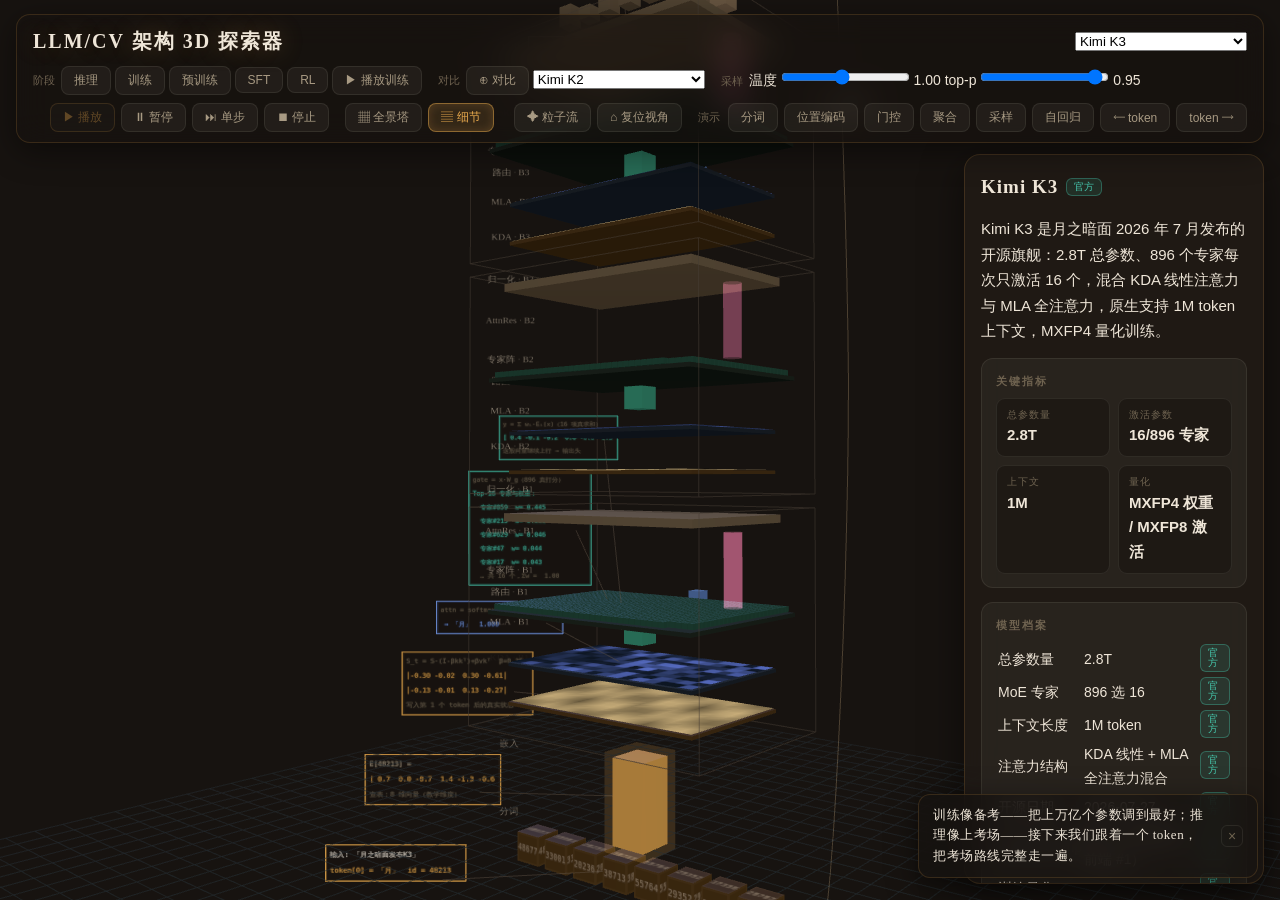
==== index.html @ f1a20e47 "Initial commit: K3 explorer static frontend" ====
<!DOCTYPE html>
<html lang="zh-CN">
<head>
<meta charset="UTF-8">
<meta name="viewport" content="width=device-width, initial-scale=1.0">
<title>LLM/CV 架构 3D 探索器</title>
<link rel="stylesheet" href="css/main.css">
</head>
<body>

<!-- 3D 画布 -->
<canvas id="scene"></canvas>

<!-- 顶部工具栏 -->
<header id="toolbar">
  <div class="tb-row">
    <h1 class="tb-title">LLM/CV 架构 3D 探索器</h1>
    <!-- v2：模型增多，按钮排改为 optgroup 分组下拉（LLM / CV），由 main.js 按 MODEL_SPECS 动态填充 -->
    <select id="modelSelect" class="model-select" aria-label="模型切换"></select>
  </div>
  <!-- v2 第二行：阶段切换 / 对比 / 采样；ENGINE 新 API 缺失时对应组整体隐藏 -->
  <div class="tb-row tb-v2">
    <div class="ctl-group" id="stageGroup" role="group" aria-label="阶段切换">
      <span class="group-label">阶段</span>
      <button id="btnStageInfer" class="ctl-btn seg active">推理</button>
      <button id="btnStageTrain" class="ctl-btn seg">训练</button>
      <span class="sub-tabs v2-hidden" id="stageSubTabs">
        <button class="ctl-btn seg sub active" data-stage="pretrain">预训练</button>
        <button class="ctl-btn seg sub" data-stage="sft">SFT</button>
        <button class="ctl-btn seg sub" data-stage="rl">RL</button>
        <button class="ctl-btn" id="btnTrainPlay" title="顺序播放三阶段训练时间线">▶ 播放训练</button>
      </span>
    </div>
    <div class="ctl-group" id="compareGroup" role="group" aria-label="模型对比">
      <span class="group-label">对比</span>
      <button id="btnCompare" class="ctl-btn toggle">⊕ 对比</button>
      <select id="compareSelect" class="mini-select v2-hidden" aria-label="对比对象"></select>
    </div>
    <div class="ctl-group" id="samplerGroup" role="group" aria-label="采样控制">
      <span class="group-label">采样</span>
      <label class="slider-label">温度
        <input type="range" id="sldTemp" min="0.1" max="2.0" step="0.05" value="1.0">
        <span class="slider-val" id="valTemp">1.00</span>
      </label>
      <label class="slider-label">top-p
        <input type="range" id="sldTopP" min="0.1" max="1.0" step="0.05" value="1.0">
        <span class="slider-val" id="valTopP">1.00</span>
      </label>
    </div>
  </div>
  <div class="tb-row tb-controls">
    <div class="btn-group" role="group" aria-label="旅程控制">
      <button id="btnTourPlay"  class="ctl-btn" title="播放导览">▶ 播放</button>
      <button id="btnTourPause" class="ctl-btn" title="暂停 / 继续" disabled>⏸ 暂停</button>
      <button id="btnTourStep"  class="ctl-btn" title="单步">⏭ 单步</button>
      <button id="btnTourStop"  class="ctl-btn" title="停止" disabled>⏹ 停止</button>
    </div>
    <div class="btn-group" role="group" aria-label="视图模式">
      <button id="btnViewFull" class="ctl-btn toggle" title="全景塔：完整渲染全部 N 层权重">▦ 全景塔</button>
      <button id="btnViewDetail" class="ctl-btn toggle" title="细节：3 个 Block 精细结构">▤ 细节</button>
    </div>
    <div class="btn-group" role="group" aria-label="视图控制">
      <button id="btnFlow" class="ctl-btn toggle" title="粒子流开关">✦ 粒子流</button>
      <button id="btnCamReset" class="ctl-btn" title="复位视角">⌂ 复位视角</button>
    </div>
    <div class="btn-group" role="group" aria-label="数据流演示">
      <span class="group-label">演示</span>
      <button class="ctl-btn" data-fx="tokenize" title="整句 → token 立方体">分词</button>
      <button class="ctl-btn" data-fx="rope" title="RoPE 旋转位置编码">位置编码</button>
      <button class="ctl-btn" data-fx="gate" title="路由打分 → 选 16 专家">门控</button>
      <button class="ctl-btn" data-fx="aggregate" title="专家输出加权求和">聚合</button>
      <button class="ctl-btn" data-fx="sample" title="按温度/top-p 真选一次">采样</button>
      <button class="ctl-btn" data-fx="autoregress" title="新 token 回到输入端">自回归</button>
      <button id="btnTokPrev" class="ctl-btn" title="回退一个 token（逐 token 数值流）">⟵ token</button>
      <button id="btnTokNext" class="ctl-btn" title="推进一个 token（逐 token 数值流）">token ⟶</button>
    </div>
  </div>
</header>

<!-- 右侧讲解面板 -->
<aside id="panel" aria-live="polite">
  <div id="panelBody" class="panel-body"></div>
</aside>

<!-- 面包屑：pipeline 位置感 -->
<div id="crumb" aria-live="polite"></div>

<!-- 底部字幕条 -->
<div id="subtitleBar" class="hidden">
  <p id="subtitleText"></p>
  <button id="subtitleClose" title="关闭字幕">×</button>
</div>

<!-- 契约加载顺序：three → engine → models(schema 在前) → content → main -->
<script src="js/three.min.js"></script>
<script src="js/engine/renderer.js"></script>
<script src="js/engine/camera.js"></script>
<script src="js/engine/picking.js"></script>
<script src="js/engine/flow.js"></script>
<script src="js/engine/scene-builder.js"></script>
<script src="js/engine/tour.js"></script>
<script src="js/engine/pipeline.js"></script>
<script src="js/engine/numbers.js"></script>
<script src="js/engine/fulltower.js"></script>
<script src="js/models/schema.js"></script>
<script src="js/models/kimi-k3.js"></script>
<script src="js/models/kimi-k2.js"></script>
<script src="js/models/kimi-k15.js"></script>
<script src="js/models/glm-52.js"></script>
<script src="js/models/minimax-m3.js"></script>
<script src="js/models/deepseek-v4.js"></script>
<script src="js/models/deepseek-v3.js"></script>
<script src="js/models/qwen3.js"></script>
<script src="js/models/llama3.js"></script>
<script src="js/models/gpt2.js"></script>
<script src="js/models/gpt3.js"></script>
<script src="js/models/bert.js"></script>
<script src="js/models/transformer2017.js"></script>
<script src="js/models/rwkv.js"></script>
<script src="js/models/yolov8seg.js"></script>
<script src="js/models/sam.js"></script>
<script src="js/models/deepseek-ocr.js"></script>
<script src="js/content/components.js"></script>
<script src="js/content/tour.js"></script>
<script src="js/content/models.js"></script>
<script src="js/main.js"></script>
</body>
</html>
---- css/main.css ----
/* ============ LLM 架构 3D 探索器 · 外壳样式 ============ */
/* 视觉语言：暖炭 #171310 底 + 蓝图网格 + 琥珀点缀 */

:root {
  --bg: #171310;
  --bg-panel: rgba(34, 28, 22, 0.82);
  --bg-card: rgba(255, 244, 230, 0.045);
  --line: rgba(232, 169, 77, 0.16);
  --line-soft: rgba(255, 244, 230, 0.08);
  --text: #efe6d8;
  --text-dim: #a89a83;
  --text-faint: #6f6350;
  --amber: #e8a94d;      /* kda / 强调 */
  --blue: #7aa2f7;       /* mla */
  --teal: #46c8ae;       /* moe */
  --pink: #e0699b;       /* attnres */
  --orange: #e07840;     /* 待确认 */
  --font-ui: -apple-system, BlinkMacSystemFont, "PingFang SC", "Helvetica Neue", sans-serif;
  --font-serif: "Songti SC", "STSong", "SimSun", serif;
  /* 实测三行工具栏高 127px（top:14 → bottom:141）；crumb/面板 top = 此值 + 26 = 栏下 12px 间隙 */
  --toolbar-h: 128px;
}

* { box-sizing: border-box; margin: 0; padding: 0; }

html, body {
  width: 100%; height: 100%;
  overflow: hidden;
  background: var(--bg);
  color: var(--text);
  font-family: var(--font-ui);
  font-size: 14px;
  line-height: 1.65;
}

/* 蓝图网格底纹（canvas 透出） */
body {
  background-image:
    repeating-linear-gradient(0deg,  rgba(232,169,77,0.035) 0 1px, transparent 1px 48px),
    repeating-linear-gradient(90deg, rgba(232,169,77,0.035) 0 1px, transparent 1px 48px),
    repeating-linear-gradient(0deg,  rgba(232,169,77,0.02) 0 1px, transparent 1px 8px),
    repeating-linear-gradient(90deg, rgba(232,169,77,0.02) 0 1px, transparent 1px 8px);
}

#scene {
  position: fixed; inset: 0;
  width: 100%; height: 100%;
  display: block;
}

/* ---------- 顶部工具栏（毛玻璃） ---------- */
#toolbar {
  position: fixed; top: 14px; left: 16px; right: 16px;
  z-index: 20;
  display: flex; flex-direction: column; gap: 8px;
  padding: 10px 16px;
  background: rgba(23, 19, 16, 0.68);
  -webkit-backdrop-filter: blur(16px) saturate(1.2);
  backdrop-filter: blur(16px) saturate(1.2);
  border: 1px solid var(--line);
  border-radius: 14px;
  box-shadow: 0 8px 32px rgba(0, 0, 0, 0.45);
}

.tb-row { display: flex; align-items: center; gap: 16px; flex-wrap: wrap; }
.tb-controls { justify-content: flex-end; }

.tb-title {
  font-family: var(--font-serif);
  font-size: 20px; font-weight: 700;
  letter-spacing: 2px;
  color: var(--text);
  margin-right: auto;
  text-shadow: 0 0 24px rgba(232, 169, 77, 0.25);
}
.tb-row:first-child .tb-title { margin-right: 0; }
.tb-row:first-child { justify-content: space-between; }

/* 模型切换按钮组 */
.model-switch { display: flex; gap: 4px; flex-wrap: wrap; }
.model-btn {
  position: relative;
  padding: 5px 14px;
  font-family: var(--font-ui); font-size: 13px;
  color: var(--text-dim);
  background: transparent;
  border: 1px solid transparent;
  border-radius: 9px;
  cursor: pointer;
  transition: all 0.18s ease;
}
.model-btn:hover { color: var(--text); background: rgba(255, 244, 230, 0.06); }
.model-btn.active {
  color: var(--amber);
  background: rgba(232, 169, 77, 0.12);
  border-color: rgba(232, 169, 77, 0.4);
}
.badge-est {
  position: absolute; top: -7px; right: -4px;
  font-size: 9px; font-style: normal; line-height: 1;
  padding: 2px 4px;
  color: #b8ab94;
  background: rgba(90, 80, 66, 0.85);
  border: 1px solid rgba(168, 154, 131, 0.35);
  border-radius: 5px;
  pointer-events: none;
}

/* 控制按钮 */
.btn-group { display: flex; gap: 6px; }
.ctl-btn {
  padding: 5px 12px;
  font-size: 12px;
  color: var(--text-dim);
  background: rgba(255, 244, 230, 0.05);
  border: 1px solid var(--line-soft);
  border-radius: 8px;
  cursor: pointer;
  transition: all 0.15s ease;
}
.ctl-btn:hover:not(:disabled) { color: var(--text); border-color: var(--line); }
.ctl-btn:disabled { opacity: 0.35; cursor: default; }
.ctl-btn.toggle.on {
  color: var(--teal);
  background: rgba(70, 200, 174, 0.1);
  border-color: rgba(70, 200, 174, 0.45);
}
.ctl-btn.playing {
  color: var(--amber);
  border-color: rgba(232, 169, 77, 0.45);
}

/* ---------- 右侧讲解面板 ---------- */
#panel {
  position: fixed; top: calc(var(--toolbar-h) + 26px); right: 16px; bottom: 16px;
  width: 300px;
  z-index: 15;
  overflow-y: auto;
  padding: 16px;
  background: var(--bg-panel);
  -webkit-backdrop-filter: blur(18px) saturate(1.15);
  backdrop-filter: blur(18px) saturate(1.15);
  border: 1px solid var(--line);
  border-radius: 16px;
  box-shadow: 0 12px 40px rgba(0, 0, 0, 0.5);
}
#panel::-webkit-scrollbar { width: 6px; }
#panel::-webkit-scrollbar-thumb { background: rgba(232, 169, 77, 0.2); border-radius: 3px; }

.panel-body { display: flex; flex-direction: column; gap: 14px; }

/* 面板标题区 */
.p-head { display: flex; align-items: center; gap: 8px; flex-wrap: wrap; }
.p-dot { width: 10px; height: 10px; border-radius: 3px; flex: none; box-shadow: 0 0 10px currentColor; }
.p-title {
  font-family: var(--font-serif);
  font-size: 19px; font-weight: 700; letter-spacing: 1px;
}
.p-sub { font-size: 12px; color: var(--text-faint); }

/* chip 标签 */
.chip {
  display: inline-block;
  font-size: 10px; line-height: 1;
  padding: 3px 7px;
  border-radius: 6px;
  border: 1px solid transparent;
  vertical-align: 2px;
}
.chip-official   { color: var(--teal);   background: rgba(70, 200, 174, 0.12);  border-color: rgba(70, 200, 174, 0.35); }
.chip-inferred   { color: #f0a05e;       background: rgba(224, 120, 64, 0.14);  border-color: rgba(224, 120, 64, 0.45); }
.chip-estimated  { color: #b8ab94;       background: rgba(90, 80, 66, 0.35);    border-color: rgba(168, 154, 131, 0.35); }
.chip-simplified { color: var(--blue);   background: rgba(122, 162, 247, 0.12); border-color: rgba(122, 162, 247, 0.35); }

/* 卡片 */
.card {
  padding: 13px 14px;
  background: var(--bg-card);
  border: 1px solid var(--line-soft);
  border-radius: 12px;
}
.card h3 {
  font-size: 11px; font-weight: 600;
  letter-spacing: 2px;
  color: var(--text-faint);
  margin-bottom: 8px;
  text-transform: uppercase;
}

/* 统计格 */
.stat-grid { display: grid; grid-template-columns: 1fr 1fr; gap: 8px; }
.stat {
  padding: 8px 10px;
  background: rgba(0, 0, 0, 0.25);
  border: 1px solid var(--line-soft);
  border-radius: 9px;
}
.stat .k { font-size: 10px; color: var(--text-faint); letter-spacing: 1px; }
.stat .v { font-size: 15px; font-weight: 600; color: var(--text); font-variant-numeric: tabular-nums; }

/* 架构组件序列 */
.arch-flow { display: flex; flex-wrap: wrap; gap: 5px; align-items: center; }
.arch-node {
  font-size: 11px;
  padding: 3px 8px;
  border-radius: 6px;
  background: rgba(255, 244, 230, 0.06);
  border: 1px solid var(--line-soft);
  color: var(--text-dim);
}
.arch-node.missing {
  opacity: 0.45;
  text-decoration: line-through;
  border-style: dashed;
}
.arch-arrow { color: var(--text-faint); font-size: 10px; }

/* 要点列表 */
.notes { list-style: none; display: flex; flex-direction: column; gap: 6px; }
.notes li {
  position: relative;
  padding-left: 14px;
  font-size: 13px; color: var(--text-dim);
}
.notes li::before {
  content: "▸";
  position: absolute; left: 0;
  color: var(--amber);
}

/* ---------- 四层深度折叠：一句话 → 类比 → 原理 → 公式 ---------- */
.layer-one {
  font-size: 15px;
  color: var(--text);
  line-height: 1.7;
}

details.layer {
  background: var(--bg-card);
  border: 1px solid var(--line-soft);
  border-radius: 12px;
  overflow: hidden;
}
details.layer summary {
  display: flex; align-items: center; gap: 8px;
  padding: 11px 14px;
  font-size: 13px; font-weight: 600;
  cursor: pointer;
  list-style: none;
  user-select: none;
  transition: background 0.15s ease;
}
details.layer summary::-webkit-details-marker { display: none; }
details.layer summary::before {
  content: "▸";
  color: var(--amber);
  font-size: 11px;
  transition: transform 0.18s ease;
}
details.layer[open] summary::before { transform: rotate(90deg); }
details.layer summary:hover { background: rgba(255, 244, 230, 0.04); }
details.layer .layer-body {
  padding: 2px 14px 13px 14px;
  font-size: 13px; color: var(--text-dim);
  line-height: 1.75;
}

/* 四层渐进色阶：类比琥珀 → 原理蓝 → 公式紫粉 */
details.layer-analogy   summary { color: var(--amber); }
details.layer-principle summary { color: var(--blue); }
details.layer-formula   summary { color: var(--pink); }
details.layer-formula .layer-body {
  font-family: "SF Mono", Menlo, monospace;
  font-size: 12px;
  white-space: pre-wrap;
  background: rgba(0, 0, 0, 0.2);
}

/* 官方原文引用块：左侧琥珀边框 */
blockquote.quote {
  margin: 4px 0;
  padding: 10px 14px;
  border-left: 3px solid var(--amber);
  background: rgba(232, 169, 77, 0.07);
  border-radius: 0 10px 10px 0;
  font-family: var(--font-serif);
  font-size: 13px; font-style: italic;
  color: var(--text);
  line-height: 1.8;
}
blockquote.quote a {
  display: inline-block;
  margin-left: 6px;
  font-size: 11px; font-style: normal;
  color: var(--amber);
  text-decoration: none;
  border-bottom: 1px dotted rgba(232, 169, 77, 0.5);
}
blockquote.quote a:hover { border-bottom-style: solid; }

/* 内容待补充 */
.empty-note {
  padding: 16px;
  border: 1px dashed rgba(232, 169, 77, 0.35);
  border-radius: 12px;
  text-align: center;
  color: var(--text-faint);
  font-size: 13px;
}

/* ---------- 右下角字幕条 ---------- */
#subtitleBar {
  position: fixed; bottom: 22px; right: 22px;
  left: auto;
  transform: none;
  z-index: 25;
  display: flex; align-items: center; gap: 10px;
  max-width: 340px;
  padding: 10px 14px;
  background: rgba(23, 19, 16, 0.78);
  -webkit-backdrop-filter: blur(14px);
  backdrop-filter: blur(14px);
  border: 1px solid var(--line);
  border-radius: 12px;
  box-shadow: 0 8px 30px rgba(0, 0, 0, 0.5);
  transition: opacity 0.3s ease, transform 0.3s ease;
}
#subtitleBar.hidden {
  opacity: 0;
  pointer-events: none;
  transform: translateY(12px);
}
#subtitleText {
  font-family: var(--font-serif);
  font-size: 13px; letter-spacing: 0.5px;
  color: var(--text);
  line-height: 1.6;
}
#subtitleClose {
  flex: none;
  width: 22px; height: 22px;
  font-size: 14px; line-height: 1;
  color: var(--text-faint);
  background: transparent;
  border: 1px solid var(--line-soft);
  border-radius: 6px;
  cursor: pointer;
}
#subtitleClose:hover { color: var(--text); border-color: var(--line); }

/* 窄屏：面板落底 */
@media (max-width: 860px) {
  #panel { left: 16px; width: auto; top: auto; height: 42vh; }
  #subtitleBar { max-width: calc(100vw - 32px); bottom: calc(42vh + 28px); }
}

/* 数据流演示按钮组 */
.group-label{font-family:"SF Mono",Menlo,monospace;font-size:10.5px;color:#6f6350;align-self:center;margin-right:2px}

/* ---------- 面包屑：pipeline 位置感（fixed 左上角，毛玻璃） ---------- */
#crumb {
  position: fixed; top: calc(var(--toolbar-h) + 26px); left: 16px;
  z-index: 15;
  display: flex; align-items: center; flex-wrap: wrap; gap: 5px;
  max-width: calc(100vw - 420px);
  padding: 8px 12px;
  background: rgba(23, 19, 16, 0.62);
  -webkit-backdrop-filter: blur(14px) saturate(1.15);
  backdrop-filter: blur(14px) saturate(1.15);
  border: 1px solid var(--line);
  border-radius: 12px;
  box-shadow: 0 6px 24px rgba(0, 0, 0, 0.4);
}
#crumb:empty { display: none; }

.crumb-node {
  font-size: 11px; line-height: 1;
  padding: 4px 9px;
  color: var(--text-dim);
  background: rgba(255, 244, 230, 0.06);
  border: 1px solid var(--line-soft);
  border-radius: 999px;
  white-space: nowrap;
  transition: all 0.2s ease;
}
.crumb-node.on {
  color: #171310;
  font-weight: 600;
  background: var(--amber);
  border-color: var(--amber);
  box-shadow: 0 0 12px rgba(232, 169, 77, 0.45);
}
.crumb-node.past {
  opacity: 0.45;
  color: var(--amber);
  border-color: rgba(232, 169, 77, 0.3);
}
.crumb-sep {
  font-size: 10px;
  color: var(--text-faint);
  user-select: none;
}

/* 窄屏：面包屑让位面板，贴 toolbar 下沿全宽 */
@media (max-width: 860px) {
  #crumb { max-width: calc(100vw - 32px); top: calc(var(--toolbar-h) + 20px); }
}

/* 视图模式切换：.active 由 main.js 在 全景塔/细节 两键间互斥切换 */
.btn-group[aria-label="视图模式"] { margin-right: 4px; }
.ctl-btn.toggle.active {
  color: var(--amber);
  background: rgba(232, 169, 77, 0.14);
  border-color: rgba(232, 169, 77, 0.5);
  box-shadow: 0 0 10px rgba(232, 169, 77, 0.18) inset;
}
.ctl-btn.toggle.active:hover:not(:disabled) {
  color: var(--amber);
  border-color: rgba(232, 169, 77, 0.7);
}
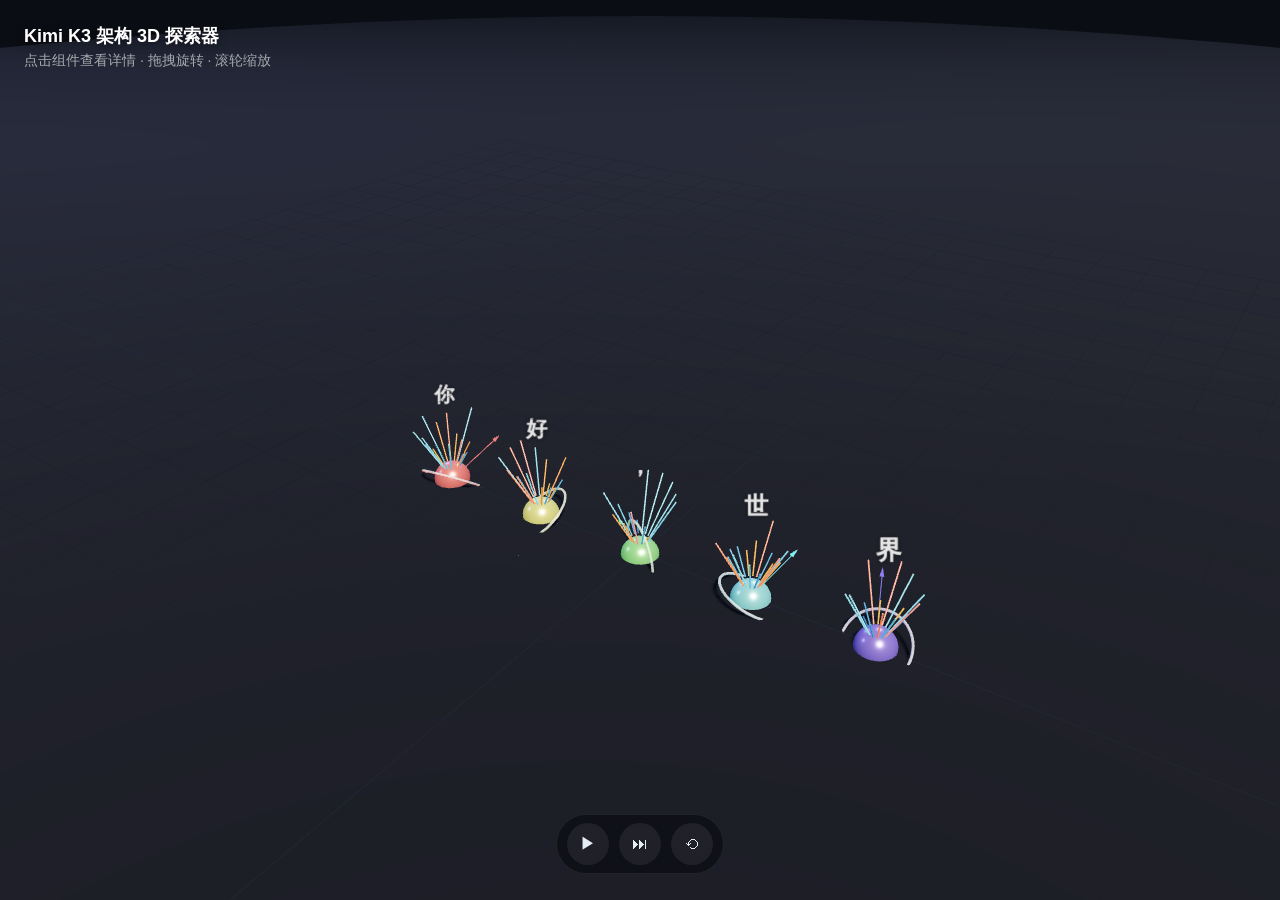
==== commit 9b7d1267: "refactor: jobs-style complete rewrite with modular 3D architecture - Real 3D structure: vectors, mat" ====
--- a/index.html
+++ b/index.html
@@ -3,126 +3,67 @@
 <head>
 <meta charset="UTF-8">
 <meta name="viewport" content="width=device-width, initial-scale=1.0">
-<title>LLM/CV 架构 3D 探索器</title>
-<link rel="stylesheet" href="css/main.css">
+<title>Kimi K3 架构 3D 探索器</title>
+<style>
+  * { margin: 0; padding: 0; box-sizing: border-box; }
+  body {
+    width: 100vw; height: 100vh; overflow: hidden;
+    background: #0a0a0f; font-family: -apple-system, BlinkMacSystemFont, "Segoe UI", sans-serif;
+  }
+  #scene { width: 100%; height: 100%; display: block; }
+
+  /* 右侧面板（默认隐藏） */
+  #panel {
+    position: fixed; top: 0; right: -400px; width: 380px; height: 100vh;
+    background: rgba(15, 15, 25, 0.95); backdrop-filter: blur(30px);
+    border-left: 1px solid rgba(255, 255, 255, 0.08);
+    transition: right 0.3s ease; z-index: 200;
+    overflow-y: auto; padding: 24px;
+  }
+  #panel.open { right: 0; }
+  #panelClose {
+    position: absolute; top: 16px; right: 16px;
+    width: 32px; height: 32px; border-radius: 50%;
+    border: none; background: rgba(255, 255, 255, 0.1);
+    color: #fff; font-size: 18px; cursor: pointer;
+  }
+
+  /* 标题 */
+  #title {
+    position: fixed; top: 24px; left: 24px; z-index: 100;
+    color: #fff; font-size: 18px; font-weight: 600;
+    text-shadow: 0 2px 8px rgba(0, 0, 0, 0.5);
+  }
+  #subtitle {
+    position: fixed; top: 52px; left: 24px; z-index: 100;
+    color: rgba(255, 255, 255, 0.6); font-size: 14px;
+  }
+</style>
 </head>
 <body>
 
-<!-- 3D 画布 -->
 <canvas id="scene"></canvas>
 
-<!-- 顶部工具栏 -->
-<header id="toolbar">
-  <div class="tb-row">
-    <h1 class="tb-title">LLM/CV 架构 3D 探索器</h1>
-    <!-- v2：模型增多，按钮排改为 optgroup 分组下拉（LLM / CV），由 main.js 按 MODEL_SPECS 动态填充 -->
-    <select id="modelSelect" class="model-select" aria-label="模型切换"></select>
-  </div>
-  <!-- v2 第二行：阶段切换 / 对比 / 采样；ENGINE 新 API 缺失时对应组整体隐藏 -->
-  <div class="tb-row tb-v2">
-    <div class="ctl-group" id="stageGroup" role="group" aria-label="阶段切换">
-      <span class="group-label">阶段</span>
-      <button id="btnStageInfer" class="ctl-btn seg active">推理</button>
-      <button id="btnStageTrain" class="ctl-btn seg">训练</button>
-      <span class="sub-tabs v2-hidden" id="stageSubTabs">
-        <button class="ctl-btn seg sub active" data-stage="pretrain">预训练</button>
-        <button class="ctl-btn seg sub" data-stage="sft">SFT</button>
-        <button class="ctl-btn seg sub" data-stage="rl">RL</button>
-        <button class="ctl-btn" id="btnTrainPlay" title="顺序播放三阶段训练时间线">▶ 播放训练</button>
-      </span>
-    </div>
-    <div class="ctl-group" id="compareGroup" role="group" aria-label="模型对比">
-      <span class="group-label">对比</span>
-      <button id="btnCompare" class="ctl-btn toggle">⊕ 对比</button>
-      <select id="compareSelect" class="mini-select v2-hidden" aria-label="对比对象"></select>
-    </div>
-    <div class="ctl-group" id="samplerGroup" role="group" aria-label="采样控制">
-      <span class="group-label">采样</span>
-      <label class="slider-label">温度
-        <input type="range" id="sldTemp" min="0.1" max="2.0" step="0.05" value="1.0">
-        <span class="slider-val" id="valTemp">1.00</span>
-      </label>
-      <label class="slider-label">top-p
-        <input type="range" id="sldTopP" min="0.1" max="1.0" step="0.05" value="1.0">
-        <span class="slider-val" id="valTopP">1.00</span>
-      </label>
-    </div>
-  </div>
-  <div class="tb-row tb-controls">
-    <div class="btn-group" role="group" aria-label="旅程控制">
-      <button id="btnTourPlay"  class="ctl-btn" title="播放导览">▶ 播放</button>
-      <button id="btnTourPause" class="ctl-btn" title="暂停 / 继续" disabled>⏸ 暂停</button>
-      <button id="btnTourStep"  class="ctl-btn" title="单步">⏭ 单步</button>
-      <button id="btnTourStop"  class="ctl-btn" title="停止" disabled>⏹ 停止</button>
-    </div>
-    <div class="btn-group" role="group" aria-label="视图模式">
-      <button id="btnViewFull" class="ctl-btn toggle" title="全景塔：完整渲染全部 N 层权重">▦ 全景塔</button>
-      <button id="btnViewDetail" class="ctl-btn toggle" title="细节：3 个 Block 精细结构">▤ 细节</button>
-    </div>
-    <div class="btn-group" role="group" aria-label="视图控制">
-      <button id="btnFlow" class="ctl-btn toggle" title="粒子流开关">✦ 粒子流</button>
-      <button id="btnCamReset" class="ctl-btn" title="复位视角">⌂ 复位视角</button>
-    </div>
-    <div class="btn-group" role="group" aria-label="数据流演示">
-      <span class="group-label">演示</span>
-      <button class="ctl-btn" data-fx="tokenize" title="整句 → token 立方体">分词</button>
-      <button class="ctl-btn" data-fx="rope" title="RoPE 旋转位置编码">位置编码</button>
-      <button class="ctl-btn" data-fx="gate" title="路由打分 → 选 16 专家">门控</button>
-      <button class="ctl-btn" data-fx="aggregate" title="专家输出加权求和">聚合</button>
-      <button class="ctl-btn" data-fx="sample" title="按温度/top-p 真选一次">采样</button>
-      <button class="ctl-btn" data-fx="autoregress" title="新 token 回到输入端">自回归</button>
-      <button id="btnTokPrev" class="ctl-btn" title="回退一个 token（逐 token 数值流）">⟵ token</button>
-      <button id="btnTokNext" class="ctl-btn" title="推进一个 token（逐 token 数值流）">token ⟶</button>
-    </div>
-  </div>
-</header>
+<div id="title">Kimi K3 架构 3D 探索器</div>
+<div id="subtitle">点击组件查看详情 · 拖拽旋转 · 滚轮缩放</div>
 
-<!-- 右侧讲解面板 -->
-<aside id="panel" aria-live="polite">
-  <div id="panelBody" class="panel-body"></div>
-</aside>
-
-<!-- 面包屑：pipeline 位置感 -->
-<div id="crumb" aria-live="polite"></div>
-
-<!-- 底部字幕条 -->
-<div id="subtitleBar" class="hidden">
-  <p id="subtitleText"></p>
-  <button id="subtitleClose" title="关闭字幕">×</button>
+<div id="panel">
+  <button id="panelClose">×</button>
+  <div id="panelContent"></div>
 </div>
 
-<!-- 契约加载顺序：three → engine → models(schema 在前) → content → main -->
 <script src="js/three.min.js"></script>
-<script src="js/engine/renderer.js"></script>
-<script src="js/engine/camera.js"></script>
-<script src="js/engine/picking.js"></script>
-<script src="js/engine/flow.js"></script>
-<script src="js/engine/scene-builder.js"></script>
-<script src="js/engine/tour.js"></script>
-<script src="js/engine/pipeline.js"></script>
-<script src="js/engine/numbers.js"></script>
-<script src="js/engine/fulltower.js"></script>
-<script src="js/models/schema.js"></script>
-<script src="js/models/kimi-k3.js"></script>
-<script src="js/models/kimi-k2.js"></script>
-<script src="js/models/kimi-k15.js"></script>
-<script src="js/models/glm-52.js"></script>
-<script src="js/models/minimax-m3.js"></script>
-<script src="js/models/deepseek-v4.js"></script>
-<script src="js/models/deepseek-v3.js"></script>
-<script src="js/models/qwen3.js"></script>
-<script src="js/models/llama3.js"></script>
-<script src="js/models/gpt2.js"></script>
-<script src="js/models/gpt3.js"></script>
-<script src="js/models/bert.js"></script>
-<script src="js/models/transformer2017.js"></script>
-<script src="js/models/rwkv.js"></script>
-<script src="js/models/yolov8seg.js"></script>
-<script src="js/models/sam.js"></script>
-<script src="js/models/deepseek-ocr.js"></script>
-<script src="js/content/components.js"></script>
-<script src="js/content/tour.js"></script>
-<script src="js/content/models.js"></script>
+<script src="js/core/scene.js"></script>
+<script src="js/core/camera.js"></script>
+<script src="js/core/renderer.js"></script>
+<script src="js/modules/token.js"></script>
+<script src="js/modules/attention.js"></script>
+<script src="js/modules/ffn.js"></script>
+<script src="js/modules/moe.js"></script>
+<script src="js/modules/output.js"></script>
+<script src="js/modules/training.js"></script>
+<script src="js/ui/panel.js"></script>
+<script src="js/ui/controls.js"></script>
 <script src="js/main.js"></script>
 </body>
 </html>
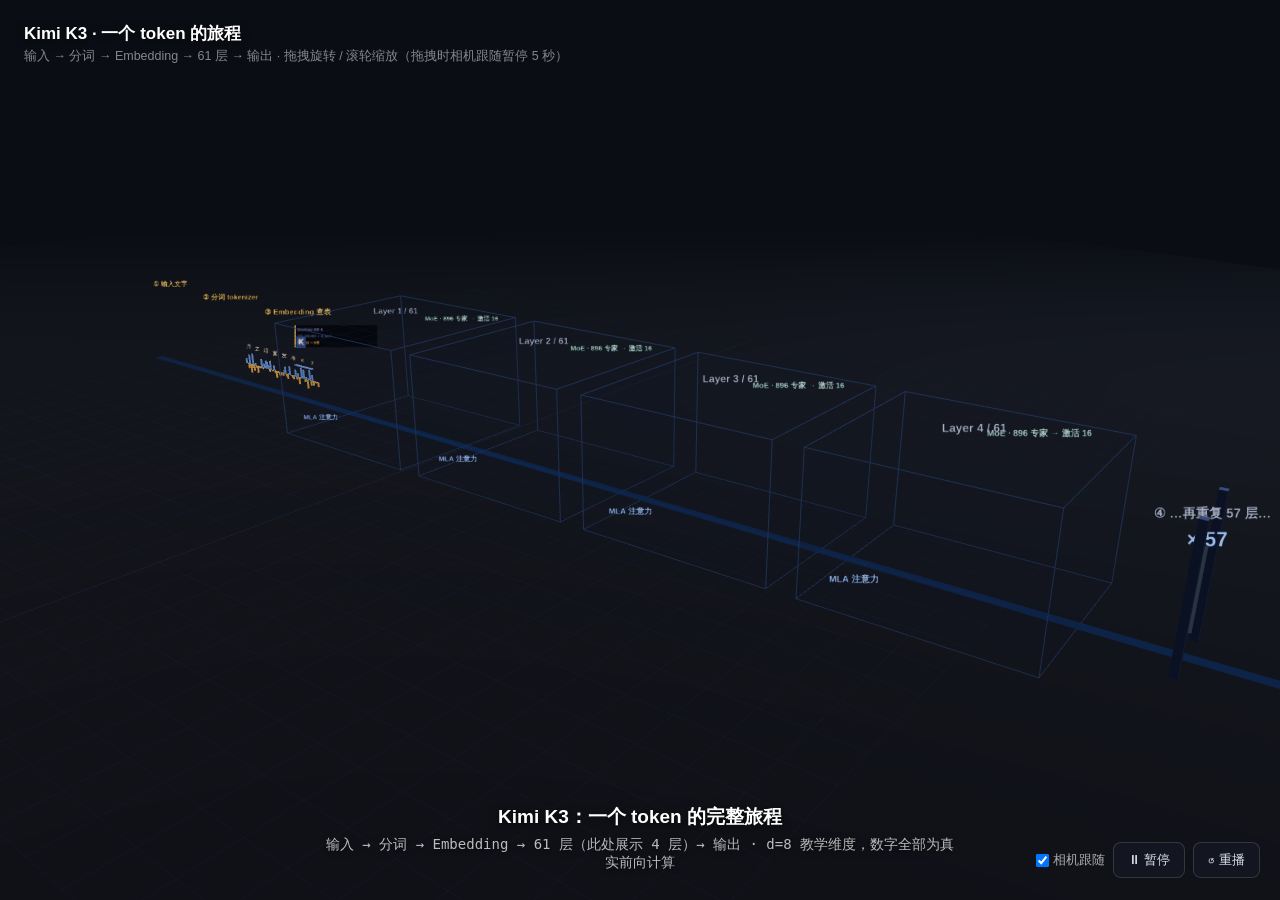
==== commit d00d2563: "feat: complete pipeline redesign - one token journey through entire network - Horizontal pipeline: i" ====
--- a/index.html
+++ b/index.html
@@ -3,40 +3,54 @@
 <head>
 <meta charset="UTF-8">
 <meta name="viewport" content="width=device-width, initial-scale=1.0">
-<title>Kimi K3 架构 3D 探索器</title>
+<title>Kimi K3 · 一个 token 的旅程</title>
 <style>
   * { margin: 0; padding: 0; box-sizing: border-box; }
   body {
     width: 100vw; height: 100vh; overflow: hidden;
-    background: #0a0a0f; font-family: -apple-system, BlinkMacSystemFont, "Segoe UI", sans-serif;
+    background: #0a0d13; font-family: -apple-system, BlinkMacSystemFont, "Segoe UI", sans-serif;
   }
   #scene { width: 100%; height: 100%; display: block; }
 
-  /* 右侧面板（默认隐藏） */
-  #panel {
-    position: fixed; top: 0; right: -400px; width: 380px; height: 100vh;
-    background: rgba(15, 15, 25, 0.95); backdrop-filter: blur(30px);
-    border-left: 1px solid rgba(255, 255, 255, 0.08);
-    transition: right 0.3s ease; z-index: 200;
-    overflow-y: auto; padding: 24px;
+  #title {
+    position: fixed; top: 22px; left: 24px; z-index: 100;
+    color: #fff; font-size: 17px; font-weight: 600;
+    text-shadow: 0 2px 8px rgba(0, 0, 0, 0.6);
   }
-  #panel.open { right: 0; }
-  #panelClose {
-    position: absolute; top: 16px; right: 16px;
-    width: 32px; height: 32px; border-radius: 50%;
-    border: none; background: rgba(255, 255, 255, 0.1);
-    color: #fff; font-size: 18px; cursor: pointer;
+  #subtitle {
+    position: fixed; top: 48px; left: 24px; z-index: 100;
+    color: rgba(255, 255, 255, 0.5); font-size: 12.5px;
   }
 
-  /* 标题 */
-  #title {
-    position: fixed; top: 24px; left: 24px; z-index: 100;
-    color: #fff; font-size: 18px; font-weight: 600;
-    text-shadow: 0 2px 8px rgba(0, 0, 0, 0.5);
+  /* 底部字幕：当前阶段 + 真实数字 */
+  #stageBox {
+    position: fixed; left: 50%; bottom: 28px; transform: translateX(-50%);
+    z-index: 100; max-width: 72vw; text-align: center; pointer-events: none;
   }
-  #subtitle {
-    position: fixed; top: 52px; left: 24px; z-index: 100;
-    color: rgba(255, 255, 255, 0.6); font-size: 14px;
+  #stageTitle {
+    color: #fff; font-size: 19px; font-weight: 600;
+    text-shadow: 0 2px 10px rgba(0, 0, 0, 0.8);
+  }
+  #caption {
+    margin-top: 6px; color: rgba(255, 255, 255, 0.72); font-size: 14px;
+    font-family: Menlo, monospace;
+    text-shadow: 0 1px 6px rgba(0, 0, 0, 0.8);
+  }
+
+  /* 右下控件 */
+  #controls {
+    position: fixed; right: 20px; bottom: 22px; z-index: 200;
+    display: flex; gap: 8px; align-items: center;
+  }
+  #controls button {
+    padding: 8px 14px; border-radius: 8px; border: 1px solid rgba(255,255,255,0.14);
+    background: rgba(20, 24, 36, 0.8); color: #dfe4ee; font-size: 13px;
+    cursor: pointer; backdrop-filter: blur(10px);
+  }
+  #controls button:hover { background: rgba(40, 48, 70, 0.9); }
+  #controls label {
+    color: rgba(255,255,255,0.65); font-size: 12.5px; cursor: pointer;
+    display: flex; gap: 4px; align-items: center; user-select: none;
   }
 </style>
 </head>
@@ -44,26 +58,25 @@
 
 <canvas id="scene"></canvas>
 
-<div id="title">Kimi K3 架构 3D 探索器</div>
-<div id="subtitle">点击组件查看详情 · 拖拽旋转 · 滚轮缩放</div>
+<div id="title">Kimi K3 · 一个 token 的旅程</div>
+<div id="subtitle">输入 → 分词 → Embedding → 61 层 → 输出 · 拖拽旋转 / 滚轮缩放（拖拽时相机跟随暂停 5 秒）</div>
 
-<div id="panel">
-  <button id="panelClose">×</button>
-  <div id="panelContent"></div>
+<div id="stageBox">
+  <div id="stageTitle"></div>
+  <div id="caption"></div>
+</div>
+
+<div id="controls">
+  <label><input type="checkbox" id="chkFollow" checked> 相机跟随</label>
+  <button id="btnPlay">⏸ 暂停</button>
+  <button id="btnRestart">↺ 重播</button>
 </div>
 
 <script src="js/three.min.js"></script>
 <script src="js/core/scene.js"></script>
 <script src="js/core/camera.js"></script>
 <script src="js/core/renderer.js"></script>
-<script src="js/modules/token.js"></script>
-<script src="js/modules/attention.js"></script>
-<script src="js/modules/ffn.js"></script>
-<script src="js/modules/moe.js"></script>
-<script src="js/modules/output.js"></script>
-<script src="js/modules/training.js"></script>
-<script src="js/ui/panel.js"></script>
-<script src="js/ui/controls.js"></script>
+<script src="js/pipeline.js"></script>
 <script src="js/main.js"></script>
 </body>
 </html>
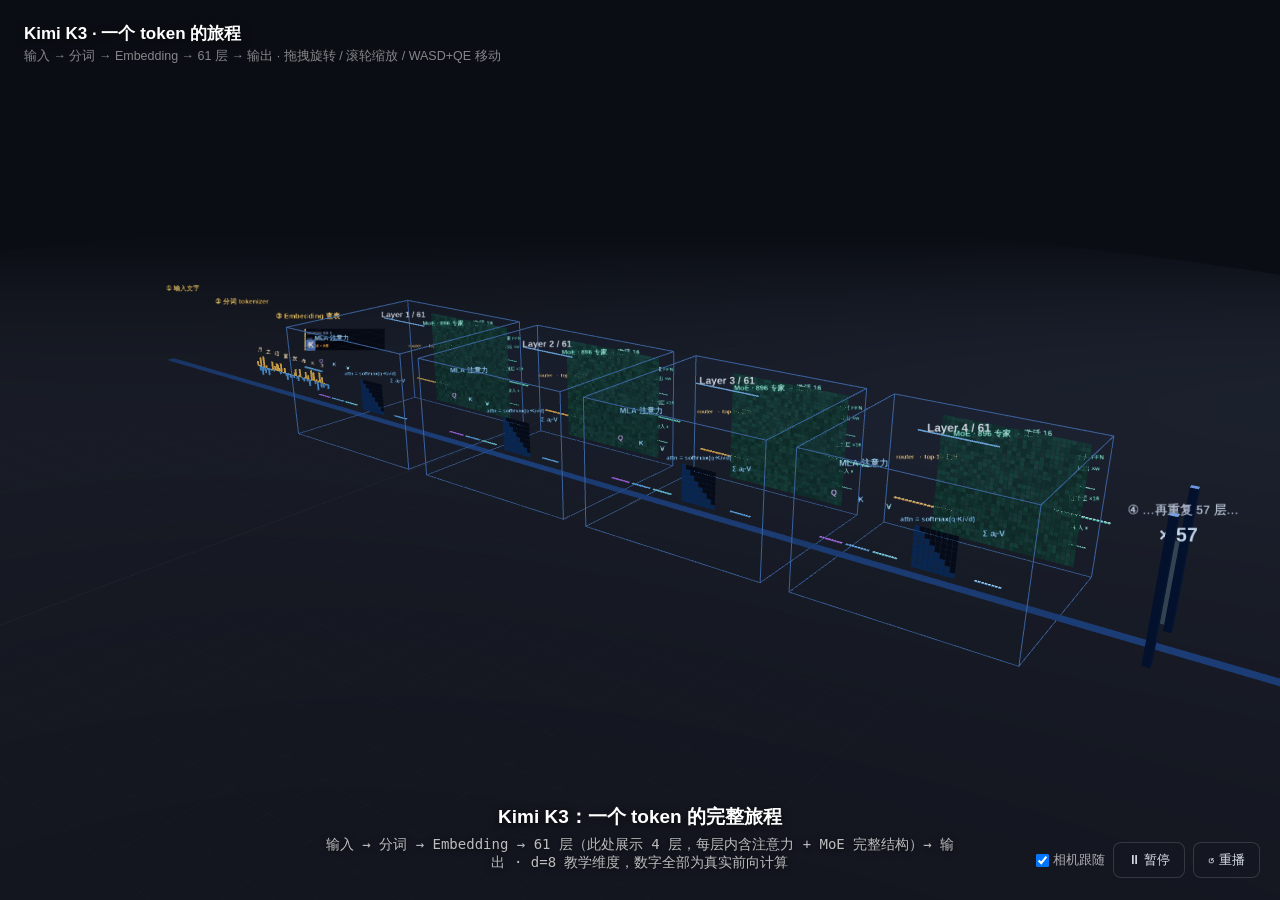
==== commit ffec1401: "feat: add WASD+QE keyboard camera control - W/S: forward/backward - A/D: left/right - Q/E: up/down -" ====
--- a/index.html
+++ b/index.html
@@ -59,7 +59,7 @@
 <canvas id="scene"></canvas>
 
 <div id="title">Kimi K3 · 一个 token 的旅程</div>
-<div id="subtitle">输入 → 分词 → Embedding → 61 层 → 输出 · 拖拽旋转 / 滚轮缩放（拖拽时相机跟随暂停 5 秒）</div>
+<div id="subtitle">输入 → 分词 → Embedding → 61 层 → 输出 · 拖拽旋转 / 滚轮缩放 / WASD+QE 移动</div>
 
 <div id="stageBox">
   <div id="stageTitle"></div>
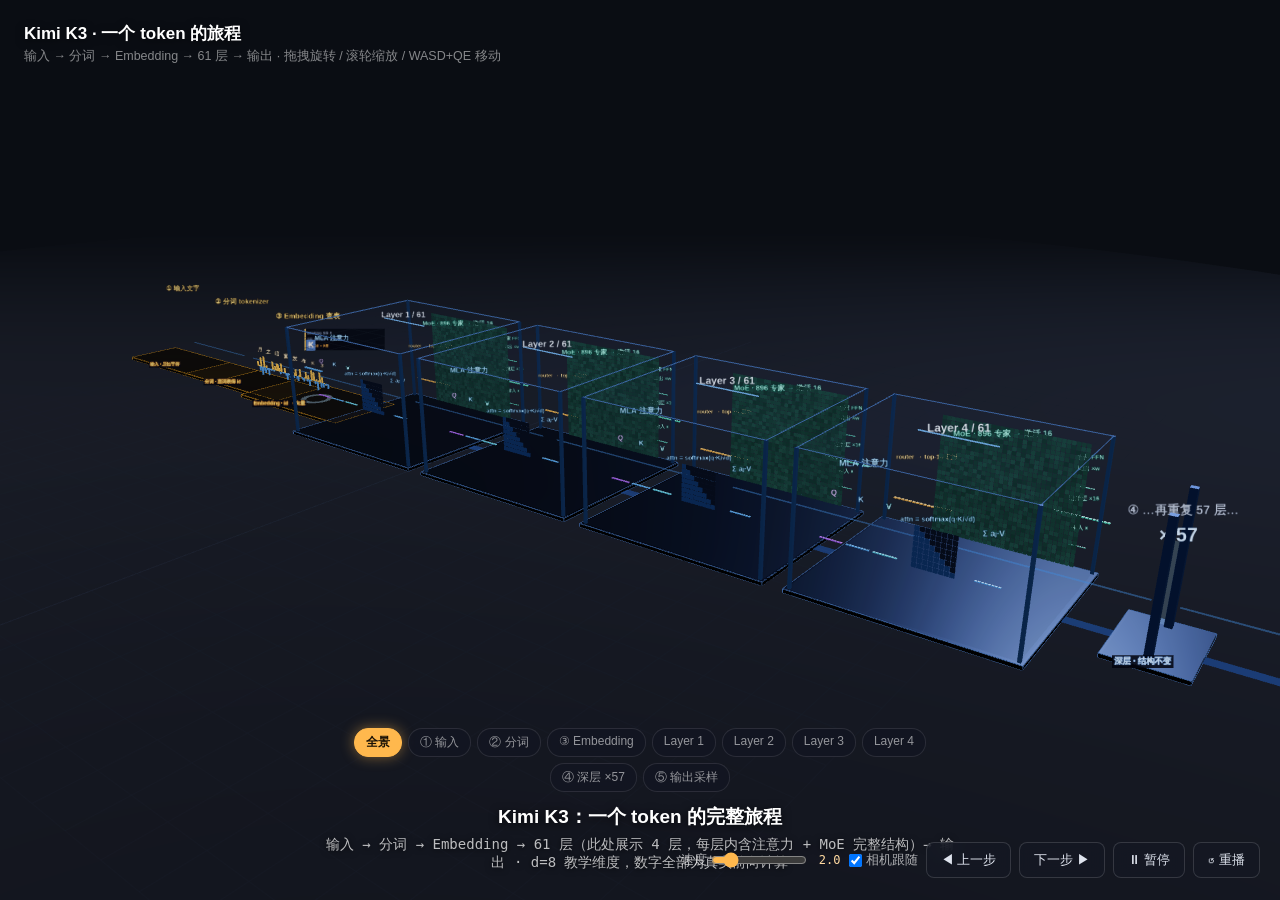
==== commit 1f0d2e76: "feat: adjustable speed, manual playback control, visual upgrade - Speed slider: 0.5-10 units/sec (de" ====
--- a/index.html
+++ b/index.html
@@ -52,6 +52,32 @@
     color: rgba(255,255,255,0.65); font-size: 12.5px; cursor: pointer;
     display: flex; gap: 4px; align-items: center; user-select: none;
   }
+  #controls input[type=range] {
+    width: 96px; accent-color: #ffb84d; cursor: pointer;
+  }
+  #speedVal {
+    color: #ffd9a0; font-family: Menlo, monospace; font-size: 12px;
+    min-width: 30px; text-align: right;
+  }
+
+  /* 阶段导航：可点击跳转，当前阶段高亮 */
+  #stageNav {
+    position: fixed; left: 50%; bottom: 108px; transform: translateX(-50%);
+    z-index: 150; display: flex; gap: 6px; flex-wrap: wrap; justify-content: center;
+    max-width: 86vw;
+  }
+  #stageNav .chip {
+    padding: 5px 11px; border-radius: 14px; font-size: 12px; cursor: pointer;
+    color: rgba(255,255,255,0.55); background: rgba(18, 22, 34, 0.72);
+    border: 1px solid rgba(255,255,255,0.10); backdrop-filter: blur(8px);
+    transition: all 0.25s; user-select: none;
+  }
+  #stageNav .chip:hover { color: #fff; border-color: rgba(255,255,255,0.3); }
+  #stageNav .chip.active {
+    color: #1a1206; background: #ffb84d; border-color: #ffb84d;
+    font-weight: 600; box-shadow: 0 0 14px rgba(255, 184, 77, 0.45);
+  }
+  #stageNav .chip.done { color: rgba(255, 209, 102, 0.75); border-color: rgba(255, 209, 102, 0.3); }
 </style>
 </head>
 <body>
@@ -61,13 +87,21 @@
 <div id="title">Kimi K3 · 一个 token 的旅程</div>
 <div id="subtitle">输入 → 分词 → Embedding → 61 层 → 输出 · 拖拽旋转 / 滚轮缩放 / WASD+QE 移动</div>
 
+<div id="stageNav"></div>
+
 <div id="stageBox">
   <div id="stageTitle"></div>
   <div id="caption"></div>
 </div>
 
 <div id="controls">
+  <label title="WASD 移动速度（单位/秒）">速度
+    <input type="range" id="speedRange" min="0.5" max="10" step="0.5" value="2">
+    <span id="speedVal">2.0</span>
+  </label>
   <label><input type="checkbox" id="chkFollow" checked> 相机跟随</label>
+  <button id="btnPrev">◀ 上一步</button>
+  <button id="btnNext">下一步 ▶</button>
   <button id="btnPlay">⏸ 暂停</button>
   <button id="btnRestart">↺ 重播</button>
 </div>
